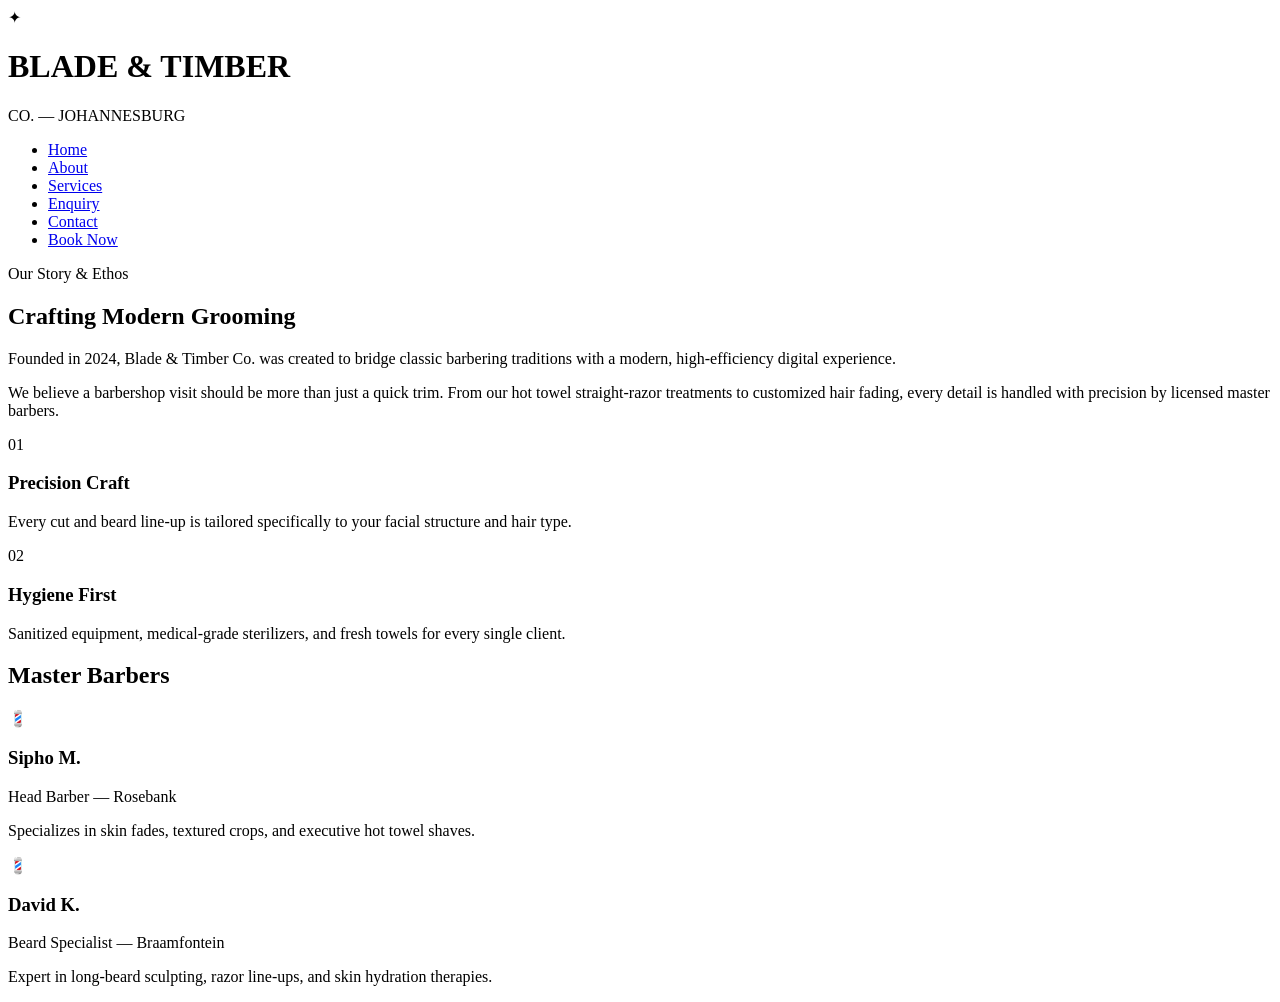
==== about.html @ 6eb30190 "Initial commit" ====
<!DOCTYPE html>
<html lang="en">
<head>
  <meta charset="UTF-8">
  <meta name="viewport" content="width=device-width, initial-scale=1.0">
  <title>About Us | Blade & Timber Co.</title>
  <link rel="stylesheet" href="css/styles.css">
</head>
<body>

  <!-- Header / Navbar -->
  <header class="site-header">
    <div class="brand-container">
      <div class="logo-icon">✦</div>
      <div class="brand-text">
        <h1>BLADE & TIMBER</h1>
        <span>CO. — JOHANNESBURG</span>
      </div>
    </div>

    <nav>
      <ul class="nav-links">
        <li><a href="index.html">Home</a></li>
        <li><a href="about.html" class="active">About</a></li>
        <li><a href="services.html">Services</a></li>
        <li><a href="enquiry.html">Enquiry</a></li>
        <li><a href="contact.html">Contact</a></li>
        <li><a href="enquiry.html" class="btn-book">Book Now</a></li>
      </ul>
    </nav>
  </header>

  <!-- Main Content -->
  <main>
    <section class="about-section">
      <div class="subtitle-container">
        <div class="subtitle-line"></div>
        <span class="subtitle-text">Our Story & Ethos</span>
      </div>

      <h1 class="section-title">Crafting Modern Grooming</h1>

      <div class="about-hero-grid">
        <div class="about-text-block">
          <p class="lead-text">
            Founded in 2024, Blade & Timber Co. was created to bridge classic barbering traditions with a modern, high-efficiency digital experience.
          </p>
          <p>
            We believe a barbershop visit should be more than just a quick trim. From our hot towel straight-razor treatments to customized hair fading, every detail is handled with precision by licensed master barbers.
          </p>
        </div>

        <div class="values-card-grid">
          <div class="value-card">
            <div class="value-number">01</div>
            <h3>Precision Craft</h3>
            <p>Every cut and beard line-up is tailored specifically to your facial structure and hair type.</p>
          </div>
          <div class="value-card">
            <div class="value-number">02</div>
            <h3>Hygiene First</h3>
            <p>Sanitized equipment, medical-grade sterilizers, and fresh towels for every single client.</p>
          </div>
        </div>
      </div>

      <!-- Barber Team Section -->
      <div class="team-section">
        <h2 class="sub-heading">Master Barbers</h2>
        <div class="team-grid">
          
          <div class="team-card">
            <div class="team-avatar">💈</div>
            <h3>Sipho M.</h3>
            <span class="team-role">Head Barber — Rosebank</span>
            <p>Specializes in skin fades, textured crops, and executive hot towel shaves.</p>
          </div>

          <div class="team-card">
            <div class="team-avatar">💈</div>
            <h3>David K.</h3>
            <span class="team-role">Beard Specialist — Braamfontein</span>
            <p>Expert in long-beard sculpting, razor line-ups, and skin hydration therapies.</p>
          </div>

        </div>
      </div>
    </section>
  </main>

  <script src="js/main.js"></script>
</body>
</html>
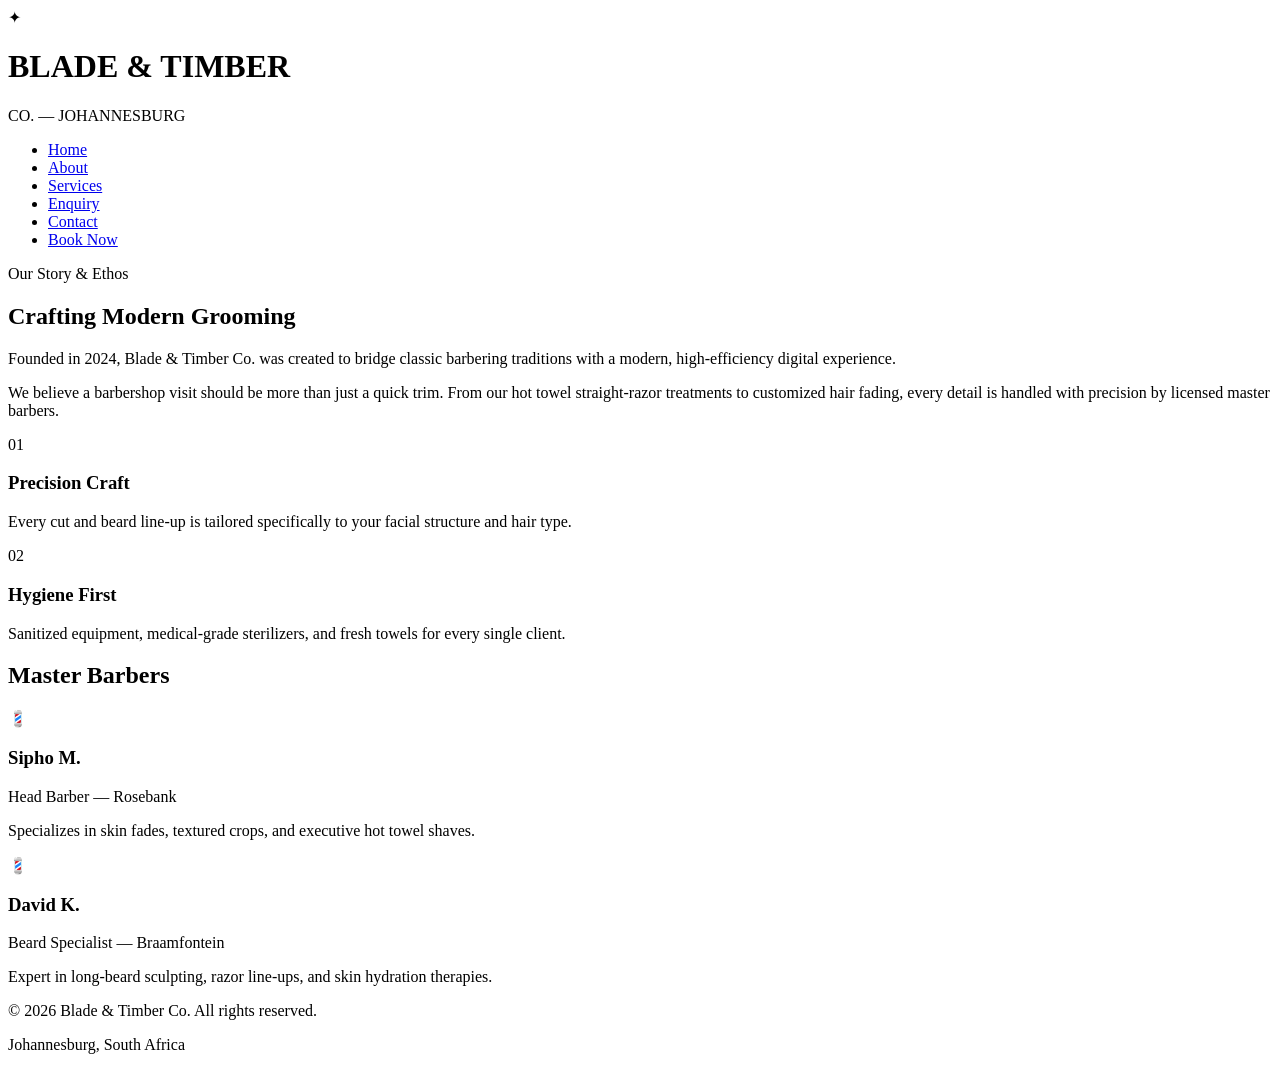
==== commit 038ce474: "commit #1" ====
--- a/about.html
+++ b/about.html
@@ -88,6 +88,14 @@
     </section>
   </main>
 
+  <!-- Footer -->
+  <footer class="site-footer">
+    <div class="footer-container">
+      <p>&copy; 2026 Blade & Timber Co. All rights reserved.</p>
+      <p>Johannesburg, South Africa</p>
+    </div>
+  </footer>
+
   <script src="js/main.js"></script>
 </body>
 </html>
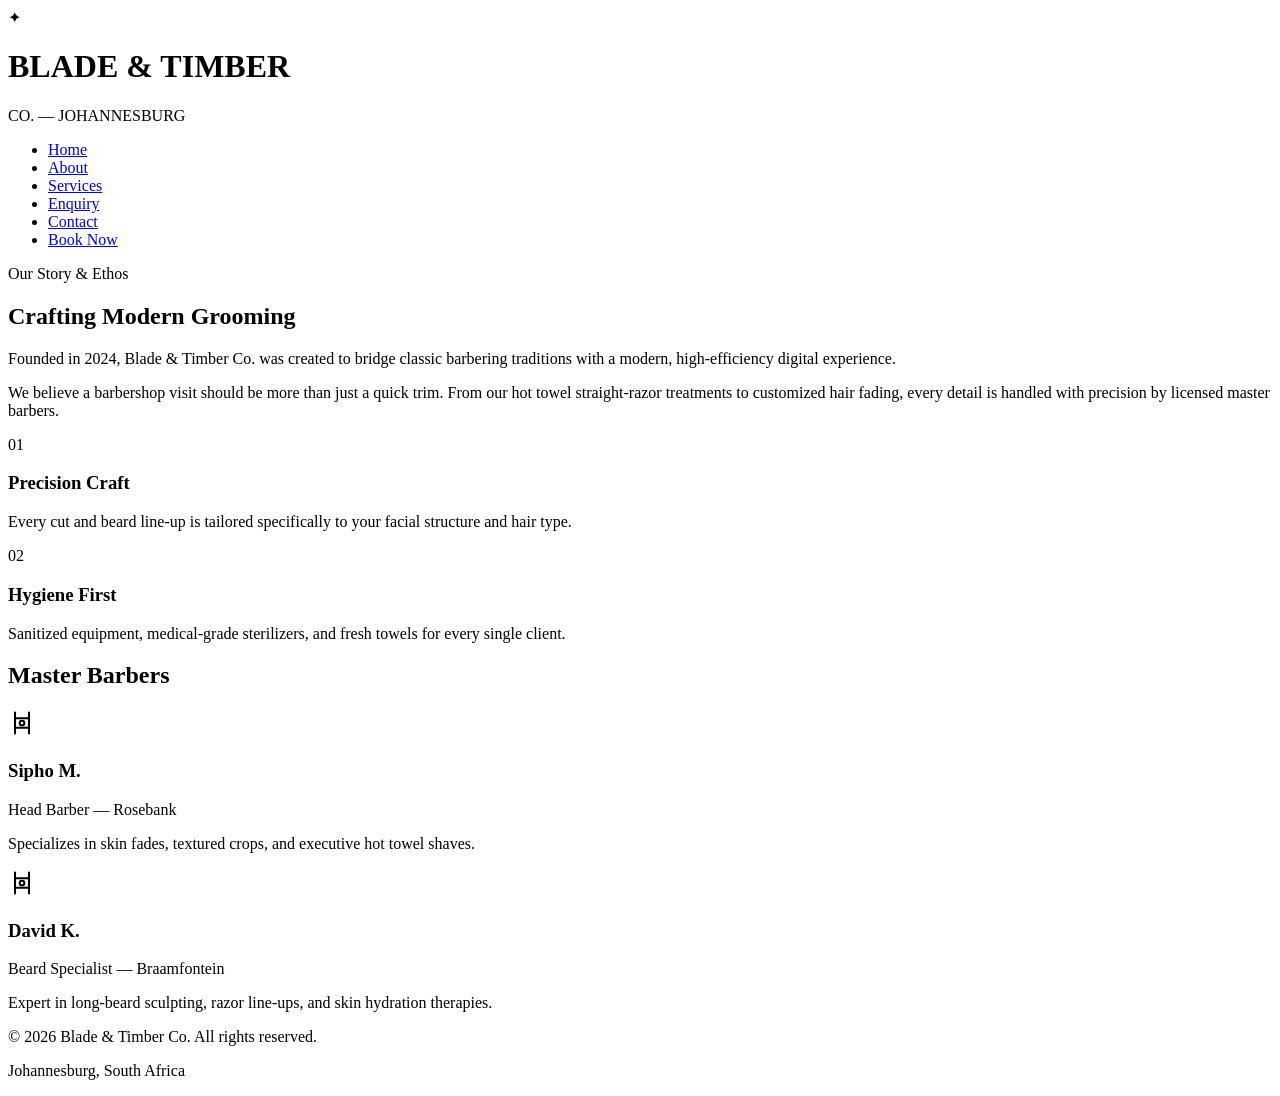
==== commit c3032072: "feat: replace static barber emoji avatars with custom SVG icons in team cards" ====
--- a/about.html
+++ b/about.html
@@ -70,14 +70,30 @@
         <div class="team-grid">
           
           <div class="team-card">
-            <div class="team-avatar">💈</div>
+            <div class="team-avatar">
+              <svg width="28" height="28" viewBox="0 0 24 24" fill="none" stroke="currentColor" stroke-width="1.75" stroke-linecap="round" stroke-linejoin="round">
+                <path d="M6 3v18"></path>
+                <path d="M18 3v18"></path>
+                <path d="M6 8h12"></path>
+                <path d="M6 16h12"></path>
+                <circle cx="12" cy="12" r="2"></circle>
+              </svg>
+            </div>
             <h3>Sipho M.</h3>
             <span class="team-role">Head Barber — Rosebank</span>
             <p>Specializes in skin fades, textured crops, and executive hot towel shaves.</p>
           </div>
 
           <div class="team-card">
-            <div class="team-avatar">💈</div>
+            <div class="team-avatar">
+              <svg width="28" height="28" viewBox="0 0 24 24" fill="none" stroke="currentColor" stroke-width="1.75" stroke-linecap="round" stroke-linejoin="round">
+                <path d="M6 3v18"></path>
+                <path d="M18 3v18"></path>
+                <path d="M6 8h12"></path>
+                <path d="M6 16h12"></path>
+                <circle cx="12" cy="12" r="2"></circle>
+              </svg>
+            </div>
             <h3>David K.</h3>
             <span class="team-role">Beard Specialist — Braamfontein</span>
             <p>Expert in long-beard sculpting, razor line-ups, and skin hydration therapies.</p>
@@ -98,4 +114,6 @@
 
   <script src="js/main.js"></script>
 </body>
-</html>+</html>
+
+<!-- made by Yamkelo -->
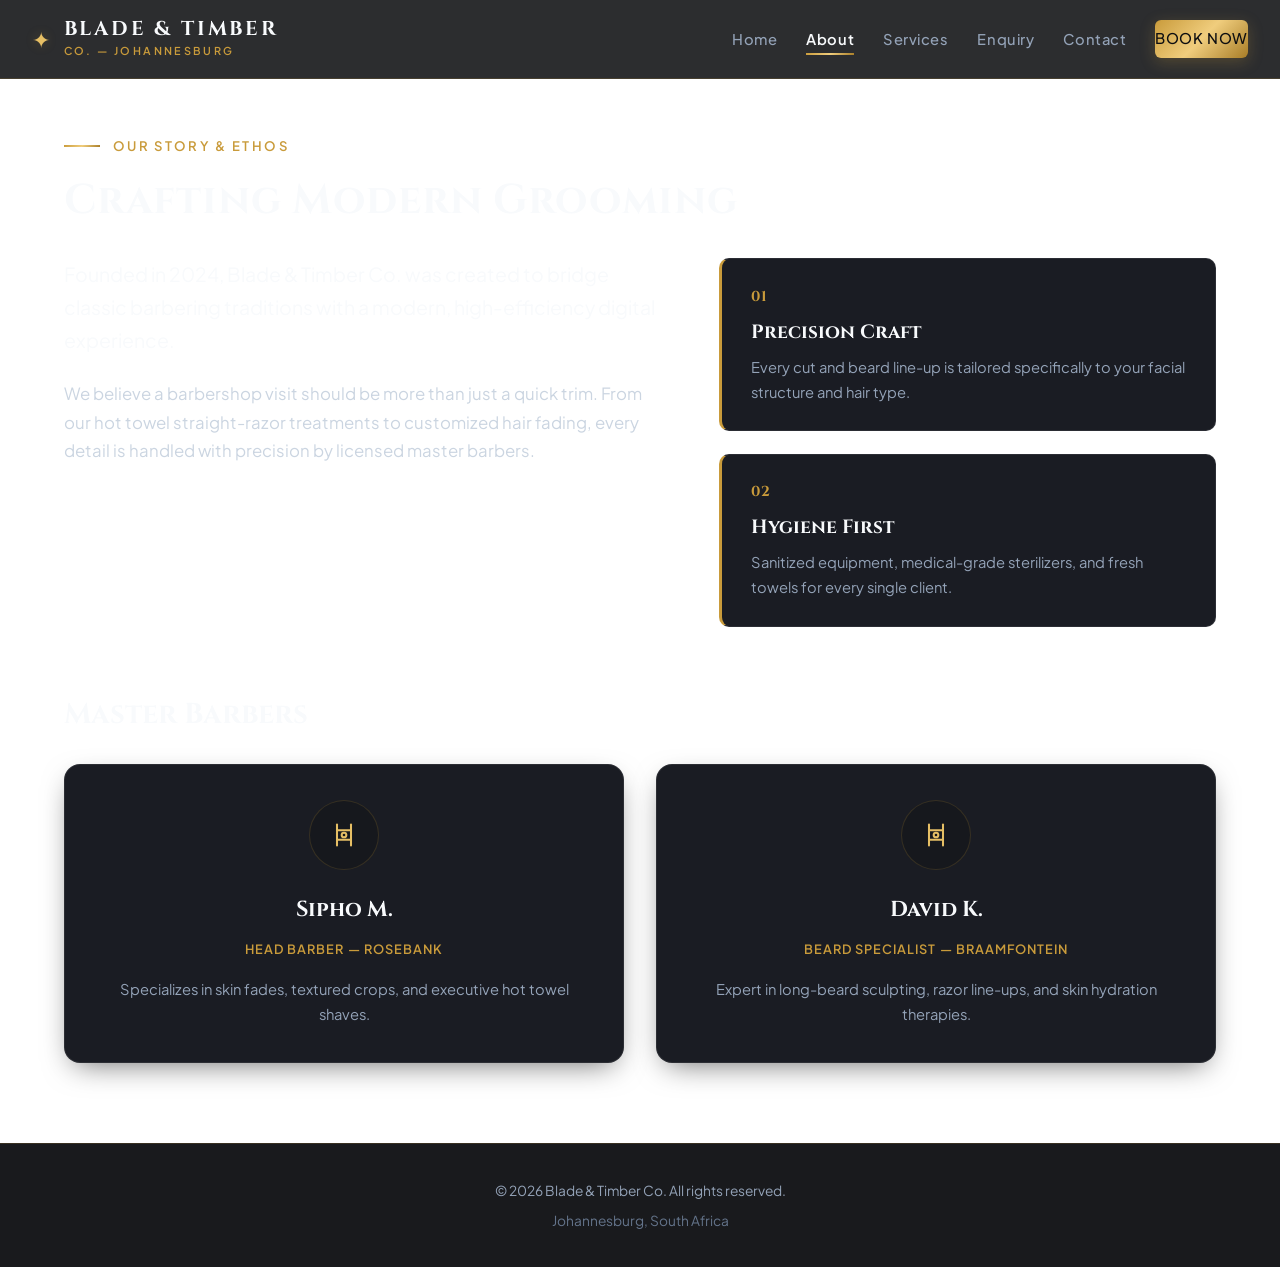
==== commit a0fe186b: "Addtion of CSS part 1" ====
--- a/about.html
+++ b/about.html
@@ -111,8 +111,6 @@
       <p>Johannesburg, South Africa</p>
     </div>
   </footer>
-
-  <script src="js/main.js"></script>
 </body>
 </html>
 
--- a/css/styles.css
+++ b/css/styles.css
@@ -0,0 +1,727 @@
+/* ==========================================================================
+   Blade & Timber Co. — Master Stylesheet
+   Theme: Luxury Barber & Timber Craft (Dark Espresso/Slate & Warm Gold)
+   ========================================================================== */
+
+@import url('https://fonts.googleapis.com/css2?family=Cinzel:wght@500;600;700;800&family=Plus+Jakarta+Sans:wght@300;400;500;600;700&display=swap');
+
+/* --- CSS Variables / Design Tokens --- */
+:root {
+  /* Brand Theme Colors */
+  --bg-primary: #0f1013;
+  --bg-secondary: #16181d;
+  --bg-card: #1a1c23;
+  --bg-card-hover: #21242d;
+  --bg-elevated: #252833;
+  
+  /* Accent & Gold Palette */
+  --gold-primary: #c99b3b;
+  --gold-light: #e6bf65;
+  --gold-dark: #9e7520;
+  --gold-gradient: linear-gradient(135deg, #c99b3b 0%, #f0cd7d 50%, #a87d27 100%);
+  --gold-glow: rgba(201, 155, 59, 0.25);
+  
+  /* Timber & Slate Accents */
+  --timber-warm: #2a2019;
+  --timber-border: rgba(201, 155, 59, 0.18);
+  --border-subtle: rgba(255, 255, 255, 0.08);
+  --border-focus: #c99b3b;
+  
+  /* Typography Colors */
+  --text-primary: #f8fafc;
+  --text-secondary: #cbd5e1;
+  --text-muted: #94a3b8;
+  --text-dim: #64748b;
+  
+  /* Feedback Colors */
+  --error-color: #f87171;
+  --success-bg: rgba(34, 197, 94, 0.12);
+  --success-border: rgba(34, 197, 94, 0.35);
+  --success-text: #4ade80;
+  
+  /* Fonts */
+  --font-heading: 'Cinzel', Georgia, serif;
+  --font-body: 'Plus Jakarta Sans', -apple-system, BlinkMacSystemFont, 'Segoe UI', Roboto, sans-serif;
+  
+  /* Layout & Transitions */
+  --max-width: 1200px;
+  --radius-sm: 6px;
+  --radius-md: 10px;
+  --radius-lg: 16px;
+  --transition-fast: 0.2s ease;
+  --transition-normal: 0.3s cubic-bezier(0.16, 1, 0.3, 1);
+  --shadow-card: 0 10px 30px -10px rgba(0, 0, 0, 0.6);
+  --shadow-glow: 0 0 25px rgba(201, 155, 59, 0.15);
+}
+
+/* --- Global Reset & Base Styles --- */
+*, *::before, *::after {
+  margin: 0;
+  padding: 0;
+  box-sizing: border-box;
+}
+
+html {
+  font-size: 16px;
+  scroll-behavior: smooth;
+}
+
+body {
+  font-family: var(--font-body);
+  background: transparent;
+  color: var(--text-secondary);
+  line-height: 1.7;
+  min-height: 100vh;
+  display: flex;
+  flex-direction: column;
+  -webkit-font-smoothing: antialiased;
+  -moz-osx-font-smoothing: grayscale;
+}
+
+a {
+  color: inherit;
+  text-decoration: none;
+  transition: color var(--transition-fast);
+}
+
+img {
+  max-width: 100%;
+  display: block;
+}
+
+/* --- Header / Navigation --- */
+.site-header {
+  position: sticky;
+  top: 0;
+  z-index: 100;
+  background: rgba(15, 16, 19, 0.88);
+  backdrop-filter: blur(14px);
+  -webkit-backdrop-filter: blur(14px);
+  border-bottom: 1px solid var(--timber-border);
+  padding: 1.1rem 2rem;
+  display: flex;
+  align-items: center;
+  justify-content: space-between;
+  transition: all var(--transition-normal);
+}
+
+.brand-container {
+  display: flex;
+  align-items: center;
+  gap: 0.85rem;
+}
+
+.logo-icon {
+  font-size: 1.4rem;
+  color: var(--gold-light);
+  line-height: 1;
+  text-shadow: 0 0 12px var(--gold-glow);
+  display: flex;
+  align-items: center;
+  justify-content: center;
+}
+
+.brand-text h1 {
+  font-family: var(--font-heading);
+  font-size: 1.25rem;
+  letter-spacing: 0.14em;
+  font-weight: 700;
+  color: var(--text-primary);
+  line-height: 1.1;
+  margin: 0;
+}
+
+.brand-text span {
+  font-size: 0.68rem;
+  letter-spacing: 0.22em;
+  color: var(--gold-primary);
+  font-weight: 600;
+  display: block;
+  margin-top: 2px;
+}
+
+.nav-links {
+  display: flex;
+  align-items: center;
+  list-style: none;
+  gap: 1.8rem;
+}
+
+.nav-links a {
+  font-size: 0.92rem;
+  font-weight: 500;
+  letter-spacing: 0.04em;
+  color: var(--text-muted);
+  position: relative;
+  padding: 0.4rem 0;
+}
+
+.nav-links a:not(.btn-book):hover {
+  color: var(--gold-light);
+}
+
+.nav-links a:not(.btn-book)::after {
+  content: '';
+  position: absolute;
+  bottom: 0;
+  left: 0;
+  width: 0%;
+  height: 2px;
+  background: var(--gold-gradient);
+  transition: width var(--transition-fast);
+}
+
+.nav-links a:not(.btn-book):hover::after,
+.nav-links a.active:not(.btn-book)::after {
+  width: 100%;
+}
+
+.nav-links a.active {
+  color: var(--text-primary);
+  font-weight: 600;
+}
+
+/* Button Styles */
+.btn-book, .btn-select {
+  display: inline-block;
+  background: var(--gold-gradient);
+  color: #0d0e11 !important;
+  font-weight: 700;
+  font-size: 0.88rem;
+  letter-spacing: 0.06em;
+  text-transform: uppercase;
+  padding: 0.65rem 1.4rem;
+  border-radius: var(--radius-sm);
+  border: none;
+  cursor: pointer;
+  box-shadow: 0 4px 15px rgba(201, 155, 59, 0.25);
+  transition: all var(--transition-fast);
+}
+
+.btn-book:hover, .btn-select:hover {
+  transform: translateY(-2px);
+  box-shadow: 0 6px 20px rgba(201, 155, 59, 0.4);
+  filter: brightness(1.08);
+}
+
+.btn-book:active, .btn-select:active {
+  transform: translateY(0);
+}
+
+/* --- Main Layout --- */
+main {
+  flex: 1;
+  max-width: var(--max-width);
+  width: 100%;
+  margin: 0 auto;
+  padding: 3.5rem 1.5rem 5rem;
+}
+
+/* Subtitle & Section Headers */
+.subtitle-container {
+  display: flex;
+  align-items: center;
+  gap: 0.8rem;
+  margin-bottom: 1.2rem;
+}
+
+.subtitle-line {
+  width: 36px;
+  height: 2px;
+  background: var(--gold-gradient);
+}
+
+.subtitle-text {
+  font-size: 0.82rem;
+  text-transform: uppercase;
+  letter-spacing: 0.18em;
+  font-weight: 600;
+  color: var(--gold-primary);
+}
+
+.section-title {
+  font-family: var(--font-heading);
+  font-size: 2.6rem;
+  font-weight: 700;
+  color: var(--text-primary);
+  line-height: 1.2;
+  letter-spacing: 0.02em;
+  margin-bottom: 2rem;
+}
+
+.sub-heading {
+  font-family: var(--font-heading);
+  font-size: 1.8rem;
+  color: var(--text-primary);
+  margin-bottom: 1.5rem;
+}
+
+.gold-text {
+  background: var(--gold-gradient);
+  -webkit-background-clip: text;
+  -webkit-text-fill-color: transparent;
+}
+
+/* --- Hero Section (Home) --- */
+.hero-section {
+  padding: 4.5rem 1rem;
+  max-width: 800px;
+}
+
+.hero-title {
+  font-family: var(--font-heading);
+  font-size: clamp(2.8rem, 6vw, 4.4rem);
+  font-weight: 700;
+  color: var(--text-primary);
+  line-height: 1.15;
+  letter-spacing: 0.02em;
+  margin-bottom: 1.8rem;
+}
+
+.hero-description {
+  font-size: 1.2rem;
+  color: var(--text-muted);
+  max-width: 580px;
+  line-height: 1.8;
+  font-weight: 300;
+}
+
+/* --- About Page --- */
+.about-hero-grid {
+  display: grid;
+  grid-template-columns: 1.1fr 0.9fr;
+  gap: 3rem;
+  margin-bottom: 4rem;
+}
+
+.about-text-block p {
+  margin-bottom: 1.4rem;
+  font-size: 1.05rem;
+  color: var(--text-secondary);
+}
+
+.about-text-block .lead-text {
+  font-size: 1.22rem;
+  color: var(--text-primary);
+  font-weight: 400;
+  line-height: 1.7;
+}
+
+.values-card-grid {
+  display: flex;
+  flex-direction: column;
+  gap: 1.4rem;
+}
+
+.value-card {
+  background: var(--bg-card);
+  border: 1px solid var(--border-subtle);
+  border-left: 3px solid var(--gold-primary);
+  border-radius: var(--radius-md);
+  padding: 1.6rem 1.8rem;
+  transition: all var(--transition-normal);
+}
+
+.value-card:hover {
+  background: var(--bg-card-hover);
+  border-color: var(--timber-border);
+  transform: translateX(4px);
+}
+
+.value-number {
+  font-family: var(--font-heading);
+  font-size: 0.9rem;
+  font-weight: 700;
+  color: var(--gold-primary);
+  letter-spacing: 0.1em;
+  margin-bottom: 0.4rem;
+}
+
+.value-card h3 {
+  font-family: var(--font-heading);
+  font-size: 1.2rem;
+  color: var(--text-primary);
+  margin-bottom: 0.4rem;
+}
+
+.value-card p {
+  font-size: 0.92rem;
+  color: var(--text-muted);
+}
+
+/* Barber Team Section */
+.team-section {
+  margin-top: 3.5rem;
+}
+
+.team-grid {
+  display: grid;
+  grid-template-columns: repeat(auto-fit, minmax(280px, 1fr));
+  gap: 2rem;
+}
+
+.team-card {
+  background: var(--bg-card);
+  border: 1px solid var(--border-subtle);
+  border-radius: var(--radius-lg);
+  padding: 2.2rem 2rem;
+  text-align: center;
+  transition: all var(--transition-normal);
+  box-shadow: var(--shadow-card);
+}
+
+.team-card:hover {
+  background: var(--bg-card-hover);
+  border-color: var(--timber-border);
+  transform: translateY(-5px);
+  box-shadow: var(--shadow-glow);
+}
+
+.team-avatar {
+  width: 70px;
+  height: 70px;
+  margin: 0 auto 1.4rem;
+  background: var(--bg-secondary);
+  border: 1px solid var(--timber-border);
+  border-radius: 50%;
+  display: flex;
+  align-items: center;
+  justify-content: center;
+  color: var(--gold-light);
+}
+
+.team-card h3 {
+  font-family: var(--font-heading);
+  font-size: 1.35rem;
+  color: var(--text-primary);
+  margin-bottom: 0.3rem;
+}
+
+.team-role {
+  display: inline-block;
+  font-size: 0.8rem;
+  font-weight: 600;
+  letter-spacing: 0.08em;
+  text-transform: uppercase;
+  color: var(--gold-primary);
+  margin-bottom: 1rem;
+}
+
+.team-card p {
+  font-size: 0.92rem;
+  color: var(--text-muted);
+}
+
+/* --- Services Page --- */
+.services-grid {
+  display: grid;
+  grid-template-columns: repeat(auto-fit, minmax(260px, 1fr));
+  gap: 2rem;
+}
+
+.service-card {
+  background: var(--bg-card);
+  border: 1px solid var(--border-subtle);
+  border-radius: var(--radius-lg);
+  padding: 2.2rem 1.8rem;
+  display: flex;
+  flex-direction: column;
+  justify-content: space-between;
+  box-shadow: var(--shadow-card);
+  transition: all var(--transition-normal);
+}
+
+.service-card:hover {
+  background: var(--bg-card-hover);
+  border-color: var(--timber-border);
+  transform: translateY(-6px);
+  box-shadow: var(--shadow-glow);
+}
+
+.service-header {
+  display: flex;
+  align-items: baseline;
+  justify-content: space-between;
+  gap: 1rem;
+  margin-bottom: 0.6rem;
+}
+
+.service-title {
+  font-family: var(--font-heading);
+  font-size: 1.25rem;
+  color: var(--text-primary);
+  font-weight: 600;
+}
+
+.service-price {
+  font-family: var(--font-heading);
+  font-size: 1.35rem;
+  font-weight: 700;
+  color: var(--gold-light);
+  white-space: nowrap;
+}
+
+.service-duration {
+  display: inline-flex;
+  align-items: center;
+  gap: 0.4rem;
+  font-size: 0.78rem;
+  font-weight: 700;
+  letter-spacing: 0.1em;
+  color: var(--gold-primary);
+  background: rgba(201, 155, 59, 0.1);
+  border: 1px solid rgba(201, 155, 59, 0.2);
+  padding: 0.25rem 0.65rem;
+  border-radius: var(--radius-sm);
+  margin-bottom: 1.2rem;
+}
+
+.service-duration svg {
+  color: var(--gold-primary);
+}
+
+.service-description {
+  font-size: 0.94rem;
+  color: var(--text-muted);
+  line-height: 1.65;
+  margin-bottom: 2rem;
+}
+
+.service-footer {
+  margin-top: auto;
+}
+
+.service-footer .btn-select {
+  width: 100%;
+  text-align: center;
+}
+
+/* --- Enquiry / Booking Form Page --- */
+.form-section {
+  max-width: 720px;
+  margin: 0 auto;
+}
+
+.enquiry-form {
+  background: var(--bg-card);
+  border: 1px solid var(--border-subtle);
+  border-radius: var(--radius-lg);
+  padding: 2.8rem 2.5rem;
+  box-shadow: var(--shadow-card);
+}
+
+.form-group {
+  margin-bottom: 1.6rem;
+  display: flex;
+  flex-direction: column;
+}
+
+.form-row {
+  display: grid;
+  grid-template-columns: 1fr 1fr;
+  gap: 1.5rem;
+}
+
+.form-group label {
+  font-size: 0.88rem;
+  font-weight: 600;
+  letter-spacing: 0.04em;
+  color: var(--text-secondary);
+  margin-bottom: 0.5rem;
+}
+
+.enquiry-form input,
+.enquiry-form select,
+.enquiry-form textarea {
+  width: 100%;
+  background: var(--bg-secondary);
+  border: 1px solid var(--border-subtle);
+  border-radius: var(--radius-sm);
+  color: var(--text-primary);
+  font-family: var(--font-body);
+  font-size: 0.95rem;
+  padding: 0.85rem 1.1rem;
+  transition: all var(--transition-fast);
+  outline: none;
+}
+
+.enquiry-form input:focus,
+.enquiry-form select:focus,
+.enquiry-form textarea:focus {
+  border-color: var(--gold-primary);
+  box-shadow: 0 0 0 3px rgba(201, 155, 59, 0.15);
+  background: #191b22;
+}
+
+.enquiry-form select {
+  cursor: pointer;
+}
+
+.enquiry-form select option {
+  background: var(--bg-card);
+  color: var(--text-primary);
+}
+
+.enquiry-form textarea {
+  resize: vertical;
+  min-height: 110px;
+}
+
+.error-msg {
+  color: var(--error-color);
+  font-size: 0.8rem;
+  margin-top: 0.4rem;
+  display: block;
+  min-height: 1.1rem;
+}
+
+.success-alert {
+  margin-top: 1.5rem;
+  padding: 1.1rem 1.4rem;
+  background: var(--success-bg);
+  border: 1px solid var(--success-border);
+  color: var(--success-text);
+  border-radius: var(--radius-sm);
+  font-size: 0.94rem;
+  font-weight: 500;
+  display: flex;
+  align-items: center;
+  gap: 0.5rem;
+}
+
+/* --- Contact & Locations Page --- */
+.branches-grid {
+  display: grid;
+  grid-template-columns: repeat(auto-fit, minmax(320px, 1fr));
+  gap: 2.5rem;
+}
+
+.branch-card {
+  background: var(--bg-card);
+  border: 1px solid var(--border-subtle);
+  border-radius: var(--radius-lg);
+  padding: 2.5rem 2.2rem;
+  box-shadow: var(--shadow-card);
+  transition: all var(--transition-normal);
+}
+
+.branch-card:hover {
+  background: var(--bg-card-hover);
+  border-color: var(--timber-border);
+  transform: translateY(-4px);
+  box-shadow: var(--shadow-glow);
+}
+
+.branch-title {
+  font-family: var(--font-heading);
+  font-size: 1.5rem;
+  color: var(--gold-light);
+  margin-bottom: 0.8rem;
+}
+
+.branch-address {
+  font-size: 1rem;
+  color: var(--text-primary);
+  margin-bottom: 0.5rem;
+  font-weight: 500;
+}
+
+.branch-detail {
+  font-size: 0.92rem;
+  color: var(--text-muted);
+  margin-bottom: 0.3rem;
+}
+
+.hours-box {
+  margin-top: 2rem;
+  padding-top: 1.6rem;
+  border-top: 1px solid var(--border-subtle);
+}
+
+.hours-box h3 {
+  font-family: var(--font-heading);
+  font-size: 1.05rem;
+  color: var(--text-primary);
+  margin-bottom: 0.8rem;
+  letter-spacing: 0.04em;
+}
+
+.hours-box p {
+  font-size: 0.9rem;
+  color: var(--text-muted);
+  display: flex;
+  justify-content: space-between;
+  margin-bottom: 0.4rem;
+}
+
+.hours-box p span {
+  font-weight: 600;
+  color: var(--text-secondary);
+}
+
+/* --- Footer --- */
+.site-footer {
+  margin-top: auto;
+  border-top: 1px solid var(--timber-border);
+  background: rgba(13, 14, 17, 0.95);
+  padding: 2.2rem 2rem;
+}
+
+.footer-container {
+  max-width: var(--max-width);
+  margin: 0 auto;
+  display: flex;
+  flex-direction: column;
+  align-items: center;
+  gap: 0.4rem;
+  text-align: center;
+  font-size: 0.86rem;
+  color: var(--text-dim);
+}
+
+.footer-container p:first-child {
+  color: var(--text-muted);
+}
+
+/* --- Responsive Adjustments --- */
+@media (max-width: 860px) {
+  .site-header {
+    flex-direction: column;
+    gap: 1.2rem;
+    padding: 1.2rem 1.5rem;
+  }
+  
+  .nav-links {
+    flex-wrap: wrap;
+    justify-content: center;
+    gap: 1.2rem;
+  }
+
+  .about-hero-grid {
+    grid-template-columns: 1fr;
+    gap: 2rem;
+  }
+  
+  .form-row {
+    grid-template-columns: 1fr;
+    gap: 0;
+  }
+
+  .section-title {
+    font-size: 2.1rem;
+  }
+}
+
+@media (max-width: 480px) {
+  main {
+    padding: 2.5rem 1rem 3.5rem;
+  }
+  
+  .enquiry-form {
+    padding: 1.8rem 1.4rem;
+  }
+  
+  .hero-title {
+    font-size: 2.3rem;
+  }
+}
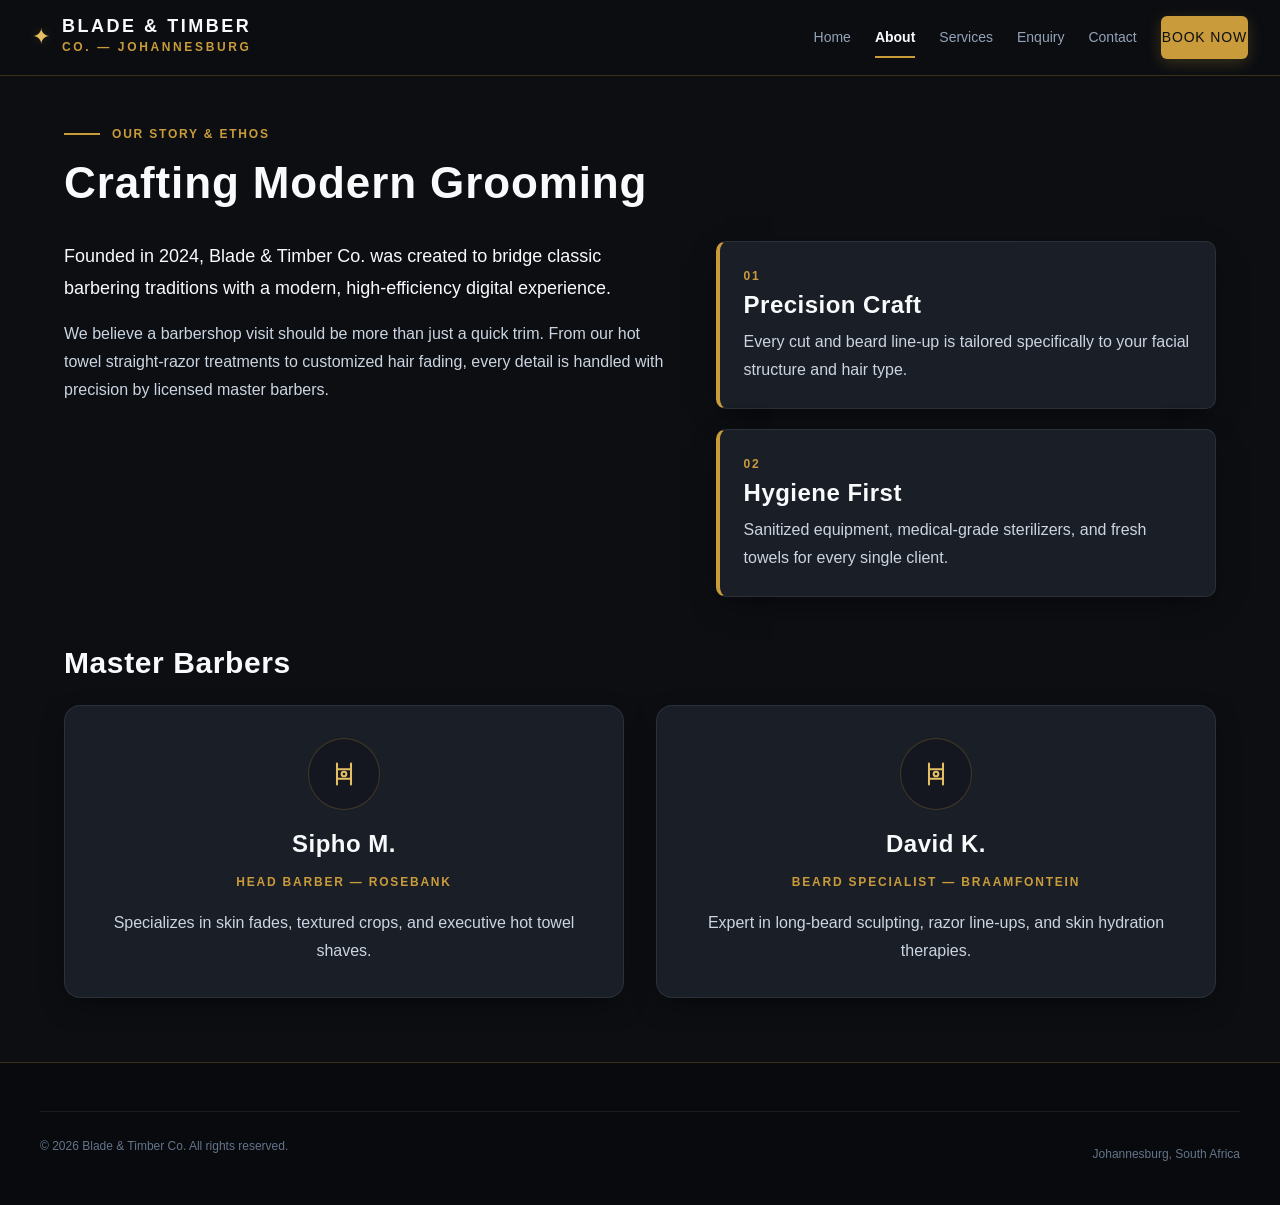
==== commit edf7f9bb: "feat: add responsive navigation, shared stylesheets, and styling updates to site pages" ====
--- a/about.html
+++ b/about.html
@@ -3,7 +3,9 @@
 <head>
   <meta charset="UTF-8">
   <meta name="viewport" content="width=device-width, initial-scale=1.0">
-  <title>About Us | Blade & Timber Co.</title>
+  <title>About Us | Artisan Barbershop Heritage | Blade & Timber Co.</title>
+  <meta name="description" content="Discover the story and ethos of Blade & Timber Co. Founded to blend time-honored traditional barbering with modern digital convenience across Johannesburg.">
+  <meta name="robots" content="index, follow">
   <link rel="stylesheet" href="css/styles.css">
 </head>
 <body>
@@ -13,10 +15,17 @@
     <div class="brand-container">
       <div class="logo-icon">✦</div>
       <div class="brand-text">
-        <h1>BLADE & TIMBER</h1>
+        <span class="brand-title">BLADE & TIMBER</span>
         <span>CO. — JOHANNESBURG</span>
       </div>
     </div>
+
+    <!-- Mobile Nav Toggle Hamburger Button -->
+    <button id="nav-toggle" class="nav-toggle" aria-label="Toggle navigation" aria-expanded="false">
+      <span class="hamburger-bar"></span>
+      <span class="hamburger-bar"></span>
+      <span class="hamburger-bar"></span>
+    </button>
 
     <nav>
       <ul class="nav-links">
@@ -111,6 +120,8 @@
       <p>Johannesburg, South Africa</p>
     </div>
   </footer>
+
+  <script src="js/main.js"></script>
 </body>
 </html>
 
--- a/css/styles.css
+++ b/css/styles.css
@@ -1,163 +1,260 @@
 /* ==========================================================================
-   Blade & Timber Co. — Master Stylesheet
-   Theme: Luxury Barber & Timber Craft (Dark Espresso/Slate & Warm Gold)
+   Blade & Timber Co. — stylesheet (condensed)
+   1. Tokens   2. Reset      3. Typography  4. Header/nav  5. Buttons
+   6. Layout   7. Services   8. Forms       9. About/Team
+   10. Branches & footer     11. Responsive
    ========================================================================== */
 
-@import url('https://fonts.googleapis.com/css2?family=Cinzel:wght@500;600;700;800&family=Plus+Jakarta+Sans:wght@300;400;500;600;700&display=swap');
-
-/* --- CSS Variables / Design Tokens --- */
+/* 1. Tokens ================================================================ */
 :root {
-  /* Brand Theme Colors */
-  --bg-primary: #0f1013;
-  --bg-secondary: #16181d;
-  --bg-card: #1a1c23;
-  --bg-card-hover: #21242d;
-  --bg-elevated: #252833;
-  
-  /* Accent & Gold Palette */
-  --gold-primary: #c99b3b;
+  --bg: #0c0e12;
+  --bg-2: #14171f;
+  --card: #1a1e27;
+  --card-hover: #222733;
+  --input: #12141a;
+  --gold: #c99b3b;
   --gold-light: #e6bf65;
-  --gold-dark: #9e7520;
-  --gold-gradient: linear-gradient(135deg, #c99b3b 0%, #f0cd7d 50%, #a87d27 100%);
-  --gold-glow: rgba(201, 155, 59, 0.25);
-  
-  /* Timber & Slate Accents */
-  --timber-warm: #2a2019;
-  --timber-border: rgba(201, 155, 59, 0.18);
-  --border-subtle: rgba(255, 255, 255, 0.08);
-  --border-focus: #c99b3b;
-  
-  /* Typography Colors */
-  --text-primary: #f8fafc;
-  --text-secondary: #cbd5e1;
+  --line: rgba(255, 255, 255, 0.08);
+  --line-gold: rgba(201, 155, 59, 0.25);
+  --text: #f8fafc;
+  --text-2: #cbd5e1;
   --text-muted: #94a3b8;
   --text-dim: #64748b;
-  
-  /* Feedback Colors */
-  --error-color: #f87171;
-  --success-bg: rgba(34, 197, 94, 0.12);
-  --success-border: rgba(34, 197, 94, 0.35);
-  --success-text: #4ade80;
-  
-  /* Fonts */
-  --font-heading: 'Cinzel', Georgia, serif;
-  --font-body: 'Plus Jakarta Sans', -apple-system, BlinkMacSystemFont, 'Segoe UI', Roboto, sans-serif;
-  
-  /* Layout & Transitions */
-  --max-width: 1200px;
-  --radius-sm: 6px;
-  --radius-md: 10px;
-  --radius-lg: 16px;
-  --transition-fast: 0.2s ease;
-  --transition-normal: 0.3s cubic-bezier(0.16, 1, 0.3, 1);
-  --shadow-card: 0 10px 30px -10px rgba(0, 0, 0, 0.6);
-  --shadow-glow: 0 0 25px rgba(201, 155, 59, 0.15);
-}
-
-/* --- Global Reset & Base Styles --- */
-*, *::before, *::after {
+  --font-head: 'Poppins', 'Segoe UI', Roboto, sans-serif;
+  --font-body: 'Open Sans', 'Segoe UI', Roboto, sans-serif;
+  --radius: 0.625rem;
+  --radius-sm: 0.375rem;
+  --radius-lg: 1rem;
+  --max-width: 75rem;
+  --fast: 0.2s ease;
+  --slow: 0.3s cubic-bezier(0.16, 1, 0.3, 1);
+  --shadow: 0 0.625rem 1.875rem -0.625rem rgba(0, 0, 0, 0.65);
+  --shadow-hover: 0 1rem 2.5rem -0.5rem rgba(0, 0, 0, 0.8), 0 0 1.25rem var(--line-gold);
+}
+
+/* 2. Reset ================================================================= */
+*,
+*::before,
+*::after {
+  box-sizing: border-box;
   margin: 0;
   padding: 0;
-  box-sizing: border-box;
 }
 
 html {
-  font-size: 16px;
   scroll-behavior: smooth;
+  -webkit-text-size-adjust: 100%;
 }
 
 body {
-  font-family: var(--font-body);
-  background: transparent;
-  color: var(--text-secondary);
-  line-height: 1.7;
   min-height: 100vh;
   display: flex;
   flex-direction: column;
+  background-color: var(--bg);
+  color: var(--text-2);
+  font: 1rem/1.75 var(--font-body);
   -webkit-font-smoothing: antialiased;
-  -moz-osx-font-smoothing: grayscale;
+  overflow-x: hidden;
+}
+
+img,
+svg,
+video {
+  display: block;
+  max-width: 100%;
+  height: auto;
+}
+
+input,
+button,
+textarea,
+select {
+  font: inherit;
+  color: inherit;
+}
+
+button {
+  cursor: pointer;
+  border: none;
+  background: none;
 }
 
 a {
   color: inherit;
   text-decoration: none;
-  transition: color var(--transition-fast);
-}
-
-img {
-  max-width: 100%;
-  display: block;
-}
-
-/* --- Header / Navigation --- */
+  transition: color var(--fast);
+}
+
+ul,
+ol {
+  list-style: none;
+}
+
+/* 3. Typography ============================================================ */
+h1,
+h2,
+h3,
+h4 {
+  font-family: var(--font-head);
+  color: var(--text);
+  line-height: 1.2;
+  letter-spacing: 0.02em;
+  font-weight: 700;
+}
+
+h1 {
+  font-size: 2.25rem;
+  margin-bottom: 1rem;
+}
+
+h2 {
+  font-size: 1.875rem;
+  margin-bottom: 0.75rem;
+}
+
+h3 {
+  font-size: 1.5rem;
+  margin-bottom: 0.5rem;
+}
+
+h4 {
+  font-size: 1.25rem;
+  margin-bottom: 0.5rem;
+}
+
+p {
+  margin-bottom: 1rem;
+}
+
+p:last-child {
+  margin-bottom: 0;
+}
+
+strong {
+  color: var(--text);
+  font-weight: 600;
+}
+
+.gold-text {
+  color: var(--gold-light);
+}
+
+.subtitle-container {
+  display: flex;
+  align-items: center;
+  gap: 0.75rem;
+  margin-bottom: 0.75rem;
+}
+
+.subtitle-line {
+  width: 2.25rem;
+  height: 0.125rem;
+  background: var(--gold);
+}
+
+/* small gold uppercase labels share one rule */
+.subtitle-text,
+.value-number,
+.team-role {
+  font-family: var(--font-head);
+  font-size: 0.75rem;
+  font-weight: 600;
+  letter-spacing: 0.15em;
+  text-transform: uppercase;
+  color: var(--gold);
+}
+
+.value-number {
+  margin-bottom: 0.25rem;
+}
+
+.team-role {
+  display: inline-block;
+  margin-bottom: 1rem;
+}
+
+.section-title {
+  font-size: 2.75rem;
+  margin-bottom: 2rem;
+}
+
+.sub-heading {
+  font-size: 1.875rem;
+  margin-bottom: 1.5rem;
+}
+
+/* 4. Header & navigation =================================================== */
 .site-header {
   position: sticky;
   top: 0;
   z-index: 100;
-  background: rgba(15, 16, 19, 0.88);
+  background: rgba(12, 14, 18, 0.9);
   backdrop-filter: blur(14px);
   -webkit-backdrop-filter: blur(14px);
-  border-bottom: 1px solid var(--timber-border);
-  padding: 1.1rem 2rem;
+  border-bottom: 1px solid var(--line-gold);
+  padding: 1rem 2rem;
   display: flex;
   align-items: center;
   justify-content: space-between;
-  transition: all var(--transition-normal);
+  gap: 1.5rem;
 }
 
 .brand-container {
   display: flex;
   align-items: center;
-  gap: 0.85rem;
+  gap: 0.75rem;
 }
 
 .logo-icon {
-  font-size: 1.4rem;
+  font-size: 1.35rem;
   color: var(--gold-light);
   line-height: 1;
-  text-shadow: 0 0 12px var(--gold-glow);
-  display: flex;
-  align-items: center;
-  justify-content: center;
-}
-
-.brand-text h1 {
-  font-family: var(--font-heading);
-  font-size: 1.25rem;
+  text-shadow: 0 0 0.75rem var(--line-gold);
+  transition: transform var(--slow);
+}
+
+.brand-container:hover .logo-icon {
+  transform: rotate(15deg) scale(1.1);
+}
+
+.brand-text h1,
+.brand-text .brand-title {
+  font-size: 1.125rem;
+  font-family: var(--font-head);
+  font-weight: 700;
   letter-spacing: 0.14em;
-  font-weight: 700;
-  color: var(--text-primary);
   line-height: 1.1;
   margin: 0;
+  color: var(--text);
+  display: block;
 }
 
 .brand-text span {
-  font-size: 0.68rem;
+  font-size: 0.75rem;
   letter-spacing: 0.22em;
-  color: var(--gold-primary);
+  color: var(--gold);
   font-weight: 600;
   display: block;
-  margin-top: 2px;
+}
+
+nav,
+.nav-links,
+.nav-links li {
+  display: flex;
+  align-items: center;
 }
 
 .nav-links {
-  display: flex;
-  align-items: center;
-  list-style: none;
-  gap: 1.8rem;
+  gap: 1.5rem;
 }
 
 .nav-links a {
-  font-size: 0.92rem;
+  font-family: var(--font-head);
+  font-size: 0.875rem;
   font-weight: 500;
-  letter-spacing: 0.04em;
   color: var(--text-muted);
   position: relative;
-  padding: 0.4rem 0;
-}
-
-.nav-links a:not(.btn-book):hover {
-  color: var(--gold-light);
+  padding: 0.5rem 0;
 }
 
 .nav-links a:not(.btn-book)::after {
@@ -165,10 +262,14 @@
   position: absolute;
   bottom: 0;
   left: 0;
-  width: 0%;
-  height: 2px;
-  background: var(--gold-gradient);
-  transition: width var(--transition-fast);
+  width: 0;
+  height: 0.125rem;
+  background: var(--gold);
+  transition: width var(--slow);
+}
+
+.nav-links a:not(.btn-book):hover {
+  color: var(--gold-light);
 }
 
 .nav-links a:not(.btn-book):hover::after,
@@ -176,266 +277,155 @@
   width: 100%;
 }
 
-.nav-links a.active {
-  color: var(--text-primary);
+.nav-links a.active:not(.btn-book) {
+  color: var(--text);
   font-weight: 600;
 }
 
-/* Button Styles */
-.btn-book, .btn-select {
-  display: inline-block;
-  background: var(--gold-gradient);
-  color: #0d0e11 !important;
+/* 5. Buttons =============================================================== */
+.btn-book,
+.btn-select,
+.btn-submit,
+.btn-secondary {
+  display: inline-flex;
+  align-items: center;
+  justify-content: center;
+  text-align: center;
+  font-family: var(--font-head);
+  font-size: 0.875rem;
   font-weight: 700;
-  font-size: 0.88rem;
   letter-spacing: 0.06em;
   text-transform: uppercase;
-  padding: 0.65rem 1.4rem;
+  padding: 0.75rem 1.5rem;
   border-radius: var(--radius-sm);
-  border: none;
-  cursor: pointer;
-  box-shadow: 0 4px 15px rgba(201, 155, 59, 0.25);
-  transition: all var(--transition-fast);
-}
-
-.btn-book:hover, .btn-select:hover {
-  transform: translateY(-2px);
-  box-shadow: 0 6px 20px rgba(201, 155, 59, 0.4);
-  filter: brightness(1.08);
-}
-
-.btn-book:active, .btn-select:active {
-  transform: translateY(0);
-}
-
-/* --- Main Layout --- */
+  border: 1px solid transparent;
+  transition: all var(--fast);
+}
+
+.btn-book,
+.btn-select,
+.btn-submit {
+  background: var(--gold);
+  color: #0c0e12 !important;
+  box-shadow: 0 0.25rem 0.9375rem rgba(201, 155, 59, 0.25);
+}
+
+.btn-book:hover,
+.btn-select:hover,
+.btn-submit:hover {
+  background: var(--gold-light);
+  transform: translateY(-0.125rem);
+  box-shadow: 0 0.375rem 1.25rem rgba(201, 155, 59, 0.45);
+}
+
+.btn-secondary {
+  background: transparent;
+  color: var(--text) !important;
+  border-color: var(--line-gold);
+  text-transform: none;
+  font-weight: 600;
+}
+
+.btn-secondary:hover {
+  background: rgba(201, 155, 59, 0.1);
+  border-color: var(--gold);
+  color: var(--gold-light) !important;
+  transform: translateY(-0.125rem);
+}
+
+/* 6. Main layout & hero ==================================================== */
 main {
-  flex: 1;
+  flex: 1 0 auto;
+  width: 100%;
   max-width: var(--max-width);
+  margin: 0 auto;
+  padding: 3rem 1.5rem 4rem;
+}
+
+.hero-section {
+  padding: 3rem 0;
+  max-width: 52rem;
+}
+
+.hero-title {
+  font-size: clamp(2.4rem, 5vw + 1rem, 4.2rem);
+  font-weight: 800;
+  line-height: 1.12;
+  margin-bottom: 1.5rem;
+}
+
+.hero-description {
+  font-size: 1.125rem;
+  color: var(--text-muted);
+  max-width: 38rem;
+  font-weight: 300;
+  margin-bottom: 2rem;
+}
+
+.hero-cta-group {
+  display: flex;
+  align-items: center;
+  gap: 1rem;
+  flex-wrap: wrap;
+}
+
+/* 7. Services ============================================================== */
+.services-section {
   width: 100%;
-  margin: 0 auto;
-  padding: 3.5rem 1.5rem 5rem;
-}
-
-/* Subtitle & Section Headers */
-.subtitle-container {
-  display: flex;
-  align-items: center;
-  gap: 0.8rem;
-  margin-bottom: 1.2rem;
-}
-
-.subtitle-line {
-  width: 36px;
-  height: 2px;
-  background: var(--gold-gradient);
-}
-
-.subtitle-text {
-  font-size: 0.82rem;
-  text-transform: uppercase;
-  letter-spacing: 0.18em;
-  font-weight: 600;
-  color: var(--gold-primary);
-}
-
-.section-title {
-  font-family: var(--font-heading);
-  font-size: 2.6rem;
-  font-weight: 700;
-  color: var(--text-primary);
-  line-height: 1.2;
-  letter-spacing: 0.02em;
-  margin-bottom: 2rem;
-}
-
-.sub-heading {
-  font-family: var(--font-heading);
-  font-size: 1.8rem;
-  color: var(--text-primary);
-  margin-bottom: 1.5rem;
-}
-
-.gold-text {
-  background: var(--gold-gradient);
-  -webkit-background-clip: text;
-  -webkit-text-fill-color: transparent;
-}
-
-/* --- Hero Section (Home) --- */
-.hero-section {
-  padding: 4.5rem 1rem;
-  max-width: 800px;
-}
-
-.hero-title {
-  font-family: var(--font-heading);
-  font-size: clamp(2.8rem, 6vw, 4.4rem);
-  font-weight: 700;
-  color: var(--text-primary);
-  line-height: 1.15;
-  letter-spacing: 0.02em;
-  margin-bottom: 1.8rem;
-}
-
-.hero-description {
-  font-size: 1.2rem;
-  color: var(--text-muted);
-  max-width: 580px;
-  line-height: 1.8;
-  font-weight: 300;
-}
-
-/* --- About Page --- */
-.about-hero-grid {
-  display: grid;
-  grid-template-columns: 1.1fr 0.9fr;
-  gap: 3rem;
-  margin-bottom: 4rem;
-}
-
-.about-text-block p {
-  margin-bottom: 1.4rem;
-  font-size: 1.05rem;
-  color: var(--text-secondary);
-}
-
-.about-text-block .lead-text {
-  font-size: 1.22rem;
-  color: var(--text-primary);
-  font-weight: 400;
-  line-height: 1.7;
-}
-
-.values-card-grid {
-  display: flex;
-  flex-direction: column;
-  gap: 1.4rem;
-}
-
-.value-card {
-  background: var(--bg-card);
-  border: 1px solid var(--border-subtle);
-  border-left: 3px solid var(--gold-primary);
-  border-radius: var(--radius-md);
-  padding: 1.6rem 1.8rem;
-  transition: all var(--transition-normal);
-}
-
-.value-card:hover {
-  background: var(--bg-card-hover);
-  border-color: var(--timber-border);
-  transform: translateX(4px);
-}
-
-.value-number {
-  font-family: var(--font-heading);
-  font-size: 0.9rem;
-  font-weight: 700;
-  color: var(--gold-primary);
-  letter-spacing: 0.1em;
-  margin-bottom: 0.4rem;
-}
-
-.value-card h3 {
-  font-family: var(--font-heading);
-  font-size: 1.2rem;
-  color: var(--text-primary);
-  margin-bottom: 0.4rem;
-}
-
-.value-card p {
-  font-size: 0.92rem;
-  color: var(--text-muted);
-}
-
-/* Barber Team Section */
-.team-section {
-  margin-top: 3.5rem;
-}
-
-.team-grid {
-  display: grid;
-  grid-template-columns: repeat(auto-fit, minmax(280px, 1fr));
-  gap: 2rem;
-}
-
-.team-card {
-  background: var(--bg-card);
-  border: 1px solid var(--border-subtle);
-  border-radius: var(--radius-lg);
-  padding: 2.2rem 2rem;
-  text-align: center;
-  transition: all var(--transition-normal);
-  box-shadow: var(--shadow-card);
-}
-
-.team-card:hover {
-  background: var(--bg-card-hover);
-  border-color: var(--timber-border);
-  transform: translateY(-5px);
-  box-shadow: var(--shadow-glow);
-}
-
-.team-avatar {
-  width: 70px;
-  height: 70px;
-  margin: 0 auto 1.4rem;
-  background: var(--bg-secondary);
-  border: 1px solid var(--timber-border);
-  border-radius: 50%;
-  display: flex;
-  align-items: center;
-  justify-content: center;
-  color: var(--gold-light);
-}
-
-.team-card h3 {
-  font-family: var(--font-heading);
-  font-size: 1.35rem;
-  color: var(--text-primary);
-  margin-bottom: 0.3rem;
-}
-
-.team-role {
-  display: inline-block;
-  font-size: 0.8rem;
-  font-weight: 600;
-  letter-spacing: 0.08em;
-  text-transform: uppercase;
-  color: var(--gold-primary);
-  margin-bottom: 1rem;
-}
-
-.team-card p {
-  font-size: 0.92rem;
-  color: var(--text-muted);
-}
-
-/* --- Services Page --- */
+}
+
 .services-grid {
   display: grid;
-  grid-template-columns: repeat(auto-fit, minmax(260px, 1fr));
+  grid-template-columns: repeat(3, 1fr);
   gap: 2rem;
+  margin-top: 1.5rem;
+}
+
+/* one card shell for services, team, branches, values and the form */
+.service-card,
+.team-card,
+.branch-card,
+.value-card,
+.enquiry-form {
+  background-color: var(--card);
+  border: 1px solid var(--line);
+  border-radius: var(--radius-lg);
+  box-shadow: var(--shadow);
+  transition: all var(--slow);
+}
+
+.service-card:hover,
+.team-card:hover,
+.branch-card:hover {
+  background-color: var(--card-hover);
+  border-color: var(--line-gold);
+  transform: translateY(-0.3125rem);
+  box-shadow: var(--shadow-hover);
 }
 
 .service-card {
-  background: var(--bg-card);
-  border: 1px solid var(--border-subtle);
-  border-radius: var(--radius-lg);
-  padding: 2.2rem 1.8rem;
+  padding: 2rem 1.5rem;
   display: flex;
   flex-direction: column;
   justify-content: space-between;
-  box-shadow: var(--shadow-card);
-  transition: all var(--transition-normal);
-}
-
-.service-card:hover {
-  background: var(--bg-card-hover);
-  border-color: var(--timber-border);
-  transform: translateY(-6px);
-  box-shadow: var(--shadow-glow);
+  position: relative;
+  overflow: hidden;
+}
+
+.service-card::before {
+  content: '';
+  position: absolute;
+  top: 0;
+  left: 0;
+  right: 0;
+  height: 0.1875rem;
+  background: var(--gold);
+  opacity: 0;
+  transition: opacity var(--slow);
+}
+
+.service-card:hover::before {
+  opacity: 1;
 }
 
 .service-header {
@@ -443,19 +433,19 @@
   align-items: baseline;
   justify-content: space-between;
   gap: 1rem;
-  margin-bottom: 0.6rem;
+  margin-bottom: 0.75rem;
 }
 
 .service-title {
-  font-family: var(--font-heading);
   font-size: 1.25rem;
-  color: var(--text-primary);
   font-weight: 600;
-}
-
-.service-price {
-  font-family: var(--font-heading);
-  font-size: 1.35rem;
+  margin-bottom: 0;
+}
+
+.service-price,
+.branch-title {
+  font-family: var(--font-head);
+  font-size: 1.5rem;
   font-weight: 700;
   color: var(--gold-light);
   white-space: nowrap;
@@ -464,69 +454,102 @@
 .service-duration {
   display: inline-flex;
   align-items: center;
-  gap: 0.4rem;
-  font-size: 0.78rem;
+  gap: 0.5rem;
+  font-size: 0.75rem;
   font-weight: 700;
   letter-spacing: 0.1em;
-  color: var(--gold-primary);
+  color: var(--gold);
   background: rgba(201, 155, 59, 0.1);
   border: 1px solid rgba(201, 155, 59, 0.2);
-  padding: 0.25rem 0.65rem;
+  padding: 0.25rem 0.625rem;
   border-radius: var(--radius-sm);
-  margin-bottom: 1.2rem;
-}
-
-.service-duration svg {
-  color: var(--gold-primary);
+  margin-bottom: 1rem;
 }
 
 .service-description {
-  font-size: 0.94rem;
+  font-size: 0.875rem;
   color: var(--text-muted);
-  line-height: 1.65;
-  margin-bottom: 2rem;
+  line-height: 1.6;
+  margin-bottom: 1.5rem;
 }
 
 .service-footer {
   margin-top: auto;
+  padding-top: 1rem;
 }
 
 .service-footer .btn-select {
   width: 100%;
-  text-align: center;
-}
-
-/* --- Enquiry / Booking Form Page --- */
+}
+
+/* Service Filter Bar */
+.filter-bar {
+  display: flex;
+  flex-wrap: wrap;
+  gap: 0.75rem;
+  margin-bottom: 2.5rem;
+}
+
+.filter-btn {
+  background: var(--card);
+  color: var(--text-muted);
+  border: 1px solid var(--line);
+  padding: 0.65rem 1.35rem;
+  border-radius: var(--radius-sm);
+  font-family: var(--font-head);
+  font-size: 0.85rem;
+  font-weight: 500;
+  cursor: pointer;
+  transition: all var(--fast);
+}
+
+.filter-btn:hover {
+  color: var(--gold-light);
+  border-color: var(--gold);
+}
+
+.filter-btn.active {
+  background: var(--gold);
+  color: #0c0e12;
+  border-color: var(--gold);
+  font-weight: 600;
+}
+
+.service-card.filter-hidden {
+  display: none !important;
+}
+
+/* 8. Forms ================================================================= */
 .form-section {
-  max-width: 720px;
+  max-width: 48rem;
   margin: 0 auto;
 }
 
 .enquiry-form {
-  background: var(--bg-card);
-  border: 1px solid var(--border-subtle);
-  border-radius: var(--radius-lg);
-  padding: 2.8rem 2.5rem;
-  box-shadow: var(--shadow-card);
-}
-
-.form-group {
-  margin-bottom: 1.6rem;
-  display: flex;
-  flex-direction: column;
+  padding: 2.5rem 2rem;
+}
+
+.enquiry-form:focus-within {
+  border-color: var(--line-gold);
 }
 
 .form-row {
   display: grid;
-  grid-template-columns: 1fr 1fr;
+  grid-template-columns: repeat(2, 1fr);
   gap: 1.5rem;
 }
 
+.form-group {
+  margin-bottom: 1.5rem;
+  display: flex;
+  flex-direction: column;
+}
+
 .form-group label {
-  font-size: 0.88rem;
+  font-family: var(--font-head);
+  font-size: 0.875rem;
   font-weight: 600;
-  letter-spacing: 0.04em;
-  color: var(--text-secondary);
+  color: var(--text-2);
   margin-bottom: 0.5rem;
 }
 
@@ -534,23 +557,27 @@
 .enquiry-form select,
 .enquiry-form textarea {
   width: 100%;
-  background: var(--bg-secondary);
-  border: 1px solid var(--border-subtle);
+  background-color: var(--input);
+  border: 1px solid var(--line);
   border-radius: var(--radius-sm);
-  color: var(--text-primary);
-  font-family: var(--font-body);
-  font-size: 0.95rem;
+  color: var(--text);
   padding: 0.85rem 1.1rem;
-  transition: all var(--transition-fast);
   outline: none;
+  transition: all var(--fast);
+}
+
+.enquiry-form input:hover,
+.enquiry-form select:hover,
+.enquiry-form textarea:hover {
+  border-color: rgba(255, 255, 255, 0.2);
 }
 
 .enquiry-form input:focus,
 .enquiry-form select:focus,
 .enquiry-form textarea:focus {
-  border-color: var(--gold-primary);
-  box-shadow: 0 0 0 3px rgba(201, 155, 59, 0.15);
-  background: #191b22;
+  border-color: var(--gold);
+  box-shadow: 0 0 0 0.2rem rgba(201, 155, 59, 0.25);
+  background-color: #161922;
 }
 
 .enquiry-form select {
@@ -558,170 +585,467 @@
 }
 
 .enquiry-form select option {
-  background: var(--bg-card);
-  color: var(--text-primary);
+  background-color: var(--card);
+  color: var(--text);
 }
 
 .enquiry-form textarea {
   resize: vertical;
-  min-height: 110px;
+  min-height: 7.5rem;
 }
 
 .error-msg {
-  color: var(--error-color);
-  font-size: 0.8rem;
-  margin-top: 0.4rem;
+  color: #f87171;
+  font-size: 0.75rem;
+  margin-top: 0.35rem;
   display: block;
   min-height: 1.1rem;
+}
+
+.input-error {
+  border-color: #f87171 !important;
+  background-color: rgba(248, 113, 113, 0.06) !important;
+}
+
+.input-valid {
+  border-color: #4ade80 !important;
+  background-color: rgba(74, 222, 128, 0.05) !important;
 }
 
 .success-alert {
   margin-top: 1.5rem;
   padding: 1.1rem 1.4rem;
-  background: var(--success-bg);
-  border: 1px solid var(--success-border);
-  color: var(--success-text);
+  background-color: rgba(74, 222, 128, 0.12);
+  border: 1px solid rgba(74, 222, 128, 0.35);
+  color: #4ade80;
   border-radius: var(--radius-sm);
-  font-size: 0.94rem;
-  font-weight: 500;
+  font-size: 0.875rem;
   display: flex;
   align-items: center;
   gap: 0.5rem;
 }
 
-/* --- Contact & Locations Page --- */
+/* 9. About & team ========================================================== */
+.about-hero-grid {
+  display: grid;
+  grid-template-columns: 1.1fr 0.9fr;
+  gap: 2.5rem;
+  margin-bottom: 3rem;
+  align-items: start;
+}
+
+.about-text-block .lead-text {
+  font-size: 1.125rem;
+  color: var(--text);
+  margin-bottom: 1rem;
+}
+
+.values-card-grid {
+  display: flex;
+  flex-direction: column;
+  gap: 1.25rem;
+}
+
+.value-card {
+  border-left: 0.25rem solid var(--gold);
+  border-radius: var(--radius);
+  padding: 1.5rem;
+}
+
+.value-card:hover {
+  background-color: var(--card-hover);
+  border-left-color: var(--gold-light);
+  transform: translateX(0.375rem);
+}
+
+.team-section {
+  margin-top: 3rem;
+}
+
+.team-grid {
+  display: grid;
+  grid-template-columns: repeat(auto-fit, minmax(17.5rem, 1fr));
+  gap: 2rem;
+}
+
+.team-card {
+  padding: 2rem 1.5rem;
+  text-align: center;
+}
+
+.team-avatar {
+  width: 4.5rem;
+  height: 4.5rem;
+  margin: 0 auto 1.25rem;
+  background-color: var(--bg-2);
+  border: 1px solid var(--line-gold);
+  border-radius: 50%;
+  display: flex;
+  align-items: center;
+  justify-content: center;
+  color: var(--gold-light);
+}
+
+/* 10. Branches & footer ==================================================== */
 .branches-grid {
   display: grid;
-  grid-template-columns: repeat(auto-fit, minmax(320px, 1fr));
-  gap: 2.5rem;
+  grid-template-columns: repeat(2, 1fr);
+  gap: 2rem;
 }
 
 .branch-card {
-  background: var(--bg-card);
-  border: 1px solid var(--border-subtle);
-  border-radius: var(--radius-lg);
-  padding: 2.5rem 2.2rem;
-  box-shadow: var(--shadow-card);
-  transition: all var(--transition-normal);
-}
-
-.branch-card:hover {
-  background: var(--bg-card-hover);
-  border-color: var(--timber-border);
-  transform: translateY(-4px);
-  box-shadow: var(--shadow-glow);
+  padding: 2rem;
 }
 
 .branch-title {
-  font-family: var(--font-heading);
-  font-size: 1.5rem;
-  color: var(--gold-light);
-  margin-bottom: 0.8rem;
-}
-
-.branch-address {
-  font-size: 1rem;
-  color: var(--text-primary);
-  margin-bottom: 0.5rem;
-  font-weight: 500;
-}
-
-.branch-detail {
-  font-size: 0.92rem;
-  color: var(--text-muted);
-  margin-bottom: 0.3rem;
+  margin-bottom: 0.75rem;
 }
 
 .hours-box {
-  margin-top: 2rem;
-  padding-top: 1.6rem;
-  border-top: 1px solid var(--border-subtle);
-}
-
-.hours-box h3 {
-  font-family: var(--font-heading);
-  font-size: 1.05rem;
-  color: var(--text-primary);
-  margin-bottom: 0.8rem;
-  letter-spacing: 0.04em;
-}
-
-.hours-box p {
-  font-size: 0.9rem;
-  color: var(--text-muted);
-  display: flex;
-  justify-content: space-between;
-  margin-bottom: 0.4rem;
-}
-
-.hours-box p span {
-  font-weight: 600;
-  color: var(--text-secondary);
-}
-
-/* --- Footer --- */
+  margin-top: 1.5rem;
+  padding-top: 1.5rem;
+  border-top: 1px solid var(--line);
+}
+
 .site-footer {
   margin-top: auto;
-  border-top: 1px solid var(--timber-border);
-  background: rgba(13, 14, 17, 0.95);
-  padding: 2.2rem 2rem;
+  border-top: 1px solid var(--line-gold);
+  background-color: #080a0d;
+  padding: 3rem 1.5rem 2rem;
+}
+
+.footer-multi-column {
+  max-width: var(--max-width);
+  margin: 0 auto 2rem;
+  display: grid;
+  grid-template-columns: 2fr 1fr 1.5fr;
+  gap: 2.5rem;
+}
+
+.footer-col h4 {
+  font-size: 1.125rem;
+  color: var(--gold-light);
+  margin-bottom: 1rem;
+  text-transform: uppercase;
+}
+
+.footer-nav {
+  display: flex;
+  flex-direction: column;
+  gap: 0.5rem;
+}
+
+.footer-nav a {
+  font-size: 0.875rem;
+  color: var(--text-muted);
+}
+
+.footer-nav a:hover {
+  color: var(--gold-light);
 }
 
 .footer-container {
   max-width: var(--max-width);
   margin: 0 auto;
+  padding-top: 1.5rem;
+  border-top: 1px solid var(--line);
+  display: flex;
+  align-items: center;
+  justify-content: space-between;
+  font-size: 0.75rem;
+  color: var(--text-dim);
+}
+
+/* 11. Lightbox Gallery ===================================================== */
+
+/* Make gallery cards visually clickable */
+.gallery-card {
+  cursor: pointer;
+  transition: transform var(--slow), box-shadow var(--slow);
+}
+
+.gallery-card:hover {
+  transform: translateY(-0.3125rem);
+  box-shadow: var(--shadow-hover);
+}
+
+/* Full-screen overlay backdrop */
+.lightbox-overlay {
+  position: fixed;
+  inset: 0;
+  z-index: 1000;
+  background: rgba(0, 0, 0, 0.92);
+  display: flex;
+  align-items: center;
+  justify-content: center;
+  opacity: 0;
+  visibility: hidden;
+  transition: opacity 0.3s ease, visibility 0.3s ease;
+}
+
+.lightbox-overlay.lightbox-open {
+  opacity: 1;
+  visibility: visible;
+}
+
+/* Inner container holding image + caption */
+.lightbox-content {
+  position: relative;
+  max-width: 90vw;
+  max-height: 85vh;
   display: flex;
   flex-direction: column;
   align-items: center;
-  gap: 0.4rem;
+  transform: scale(0.92);
+  transition: transform 0.3s cubic-bezier(0.16, 1, 0.3, 1);
+}
+
+.lightbox-open .lightbox-content {
+  transform: scale(1);
+}
+
+/* The enlarged image */
+.lightbox-img {
+  max-width: 100%;
+  max-height: 72vh;
+  border-radius: var(--radius);
+  border: 2px solid var(--line-gold);
+  box-shadow: 0 1.5rem 4rem rgba(0, 0, 0, 0.7);
+  object-fit: contain;
+}
+
+/* Caption bar below the image */
+.lightbox-caption {
+  margin-top: 1.25rem;
   text-align: center;
-  font-size: 0.86rem;
+}
+
+.lightbox-caption-title {
+  font-family: var(--font-head);
+  font-size: 1.25rem;
+  font-weight: 600;
+  color: var(--gold-light);
+  margin-bottom: 0.25rem;
+}
+
+.lightbox-caption-desc {
+  font-size: 0.875rem;
+  color: var(--text-muted);
+}
+
+/* Image counter "2 / 3" */
+.lightbox-counter {
+  position: absolute;
+  bottom: -2.5rem;
+  left: 50%;
+  transform: translateX(-50%);
+  font-family: var(--font-head);
+  font-size: 0.75rem;
+  font-weight: 600;
+  letter-spacing: 0.15em;
   color: var(--text-dim);
 }
 
-.footer-container p:first-child {
-  color: var(--text-muted);
-}
-
-/* --- Responsive Adjustments --- */
-@media (max-width: 860px) {
+/* Navigation arrows */
+.lightbox-prev,
+.lightbox-next {
+  position: fixed;
+  top: 50%;
+  transform: translateY(-50%);
+  z-index: 1001;
+  width: 3rem;
+  height: 3rem;
+  border-radius: 50%;
+  background: rgba(201, 155, 59, 0.15);
+  border: 1px solid var(--line-gold);
+  color: var(--gold-light);
+  font-size: 1.25rem;
+  display: flex;
+  align-items: center;
+  justify-content: center;
+  cursor: pointer;
+  transition: all var(--fast);
+}
+
+.lightbox-prev { left: 1.5rem; }
+.lightbox-next { right: 1.5rem; }
+
+.lightbox-prev:hover,
+.lightbox-next:hover {
+  background: rgba(201, 155, 59, 0.3);
+  border-color: var(--gold);
+  transform: translateY(-50%) scale(1.1);
+}
+
+/* Close button */
+.lightbox-close {
+  position: fixed;
+  top: 1.5rem;
+  right: 1.5rem;
+  z-index: 1001;
+  width: 2.75rem;
+  height: 2.75rem;
+  border-radius: 50%;
+  background: rgba(201, 155, 59, 0.15);
+  border: 1px solid var(--line-gold);
+  color: var(--gold-light);
+  font-size: 1.5rem;
+  display: flex;
+  align-items: center;
+  justify-content: center;
+  cursor: pointer;
+  transition: all var(--fast);
+}
+
+.lightbox-close:hover {
+  background: rgba(248, 113, 113, 0.2);
+  border-color: #f87171;
+  color: #f87171;
+}
+
+/* Prevent body scroll when lightbox is open */
+body.lightbox-active {
+  overflow: hidden;
+}
+
+/* Mobile Navigation Hamburger Toggle */
+.nav-toggle {
+  display: none;
+  background: transparent;
+  border: 1px solid var(--line-gold);
+  border-radius: var(--radius-sm);
+  padding: 0.5rem;
+  cursor: pointer;
+  flex-direction: column;
+  justify-content: space-around;
+  align-items: center;
+  width: 2.6rem;
+  height: 2.6rem;
+  transition: all var(--fast);
+}
+
+.nav-toggle:hover {
+  background: rgba(201, 155, 59, 0.15);
+  border-color: var(--gold);
+}
+
+.nav-toggle .hamburger-bar {
+  width: 1.35rem;
+  height: 2px;
+  background-color: var(--gold-light);
+  border-radius: 2px;
+  display: block;
+  transition: all var(--fast);
+}
+
+/* 12. Responsive =========================================================== */
+@media screen and (max-width: 992px) {
+  main {
+    padding: 2rem 1.25rem 3rem;
+  }
+
+  .services-grid,
+  .footer-multi-column {
+    grid-template-columns: repeat(2, 1fr);
+  }
+
+  .about-hero-grid {
+    grid-template-columns: 1fr;
+  }
+}
+
+@media screen and (max-width: 640px) {
+  html {
+    font-size: 87.5%;
+  }
+
   .site-header {
+    flex-direction: row;
+    justify-content: space-between;
+    align-items: center;
+    position: relative;
+    padding: 1rem 1.25rem;
+  }
+
+  .nav-toggle {
+    display: flex;
+  }
+
+  .site-header nav {
+    display: none;
+    position: absolute;
+    top: 100%;
+    left: 0;
+    right: 0;
+    background: #14171f;
+    border-bottom: 1px solid var(--line-gold);
+    padding: 1.25rem;
+    box-shadow: 0 0.75rem 1.5rem rgba(0, 0, 0, 0.7);
+  }
+
+  .site-header.nav-open nav {
+    display: block;
+  }
+
+  .site-header.nav-open .nav-links {
     flex-direction: column;
-    gap: 1.2rem;
-    padding: 1.2rem 1.5rem;
-  }
-  
+    gap: 1rem;
+    align-items: stretch;
+    width: 100%;
+  }
+
+  .site-header.nav-open .nav-links a {
+    display: block;
+    text-align: center;
+    padding: 0.6rem 0;
+  }
+
   .nav-links {
     flex-wrap: wrap;
     justify-content: center;
-    gap: 1.2rem;
-  }
-
-  .about-hero-grid {
+  }
+
+  .services-grid,
+  .branches-grid,
+  .form-row,
+  .footer-multi-column {
     grid-template-columns: 1fr;
-    gap: 2rem;
-  }
-  
-  .form-row {
-    grid-template-columns: 1fr;
-    gap: 0;
-  }
-
-  .section-title {
-    font-size: 2.1rem;
-  }
-}
-
-@media (max-width: 480px) {
-  main {
-    padding: 2.5rem 1rem 3.5rem;
-  }
-  
-  .enquiry-form {
-    padding: 1.8rem 1.4rem;
-  }
-  
-  .hero-title {
-    font-size: 2.3rem;
-  }
-}
+  }
+
+  .footer-multi-column,
+  .footer-container {
+    text-align: center;
+  }
+
+  .footer-container {
+    flex-direction: column;
+    gap: 0.5rem;
+  }
+
+  /* Lightbox mobile adjustments */
+  .lightbox-prev,
+  .lightbox-next {
+    width: 2.5rem;
+    height: 2.5rem;
+    font-size: 1rem;
+  }
+
+  .lightbox-prev { left: 0.75rem; }
+  .lightbox-next { right: 0.75rem; }
+
+  .lightbox-close {
+    top: 0.75rem;
+    right: 0.75rem;
+    width: 2.25rem;
+    height: 2.25rem;
+    font-size: 1.25rem;
+  }
+
+  .lightbox-caption-title {
+    font-size: 1rem;
+  }
+
+  .lightbox-caption-desc {
+    font-size: 0.8rem;
+  }
+}
